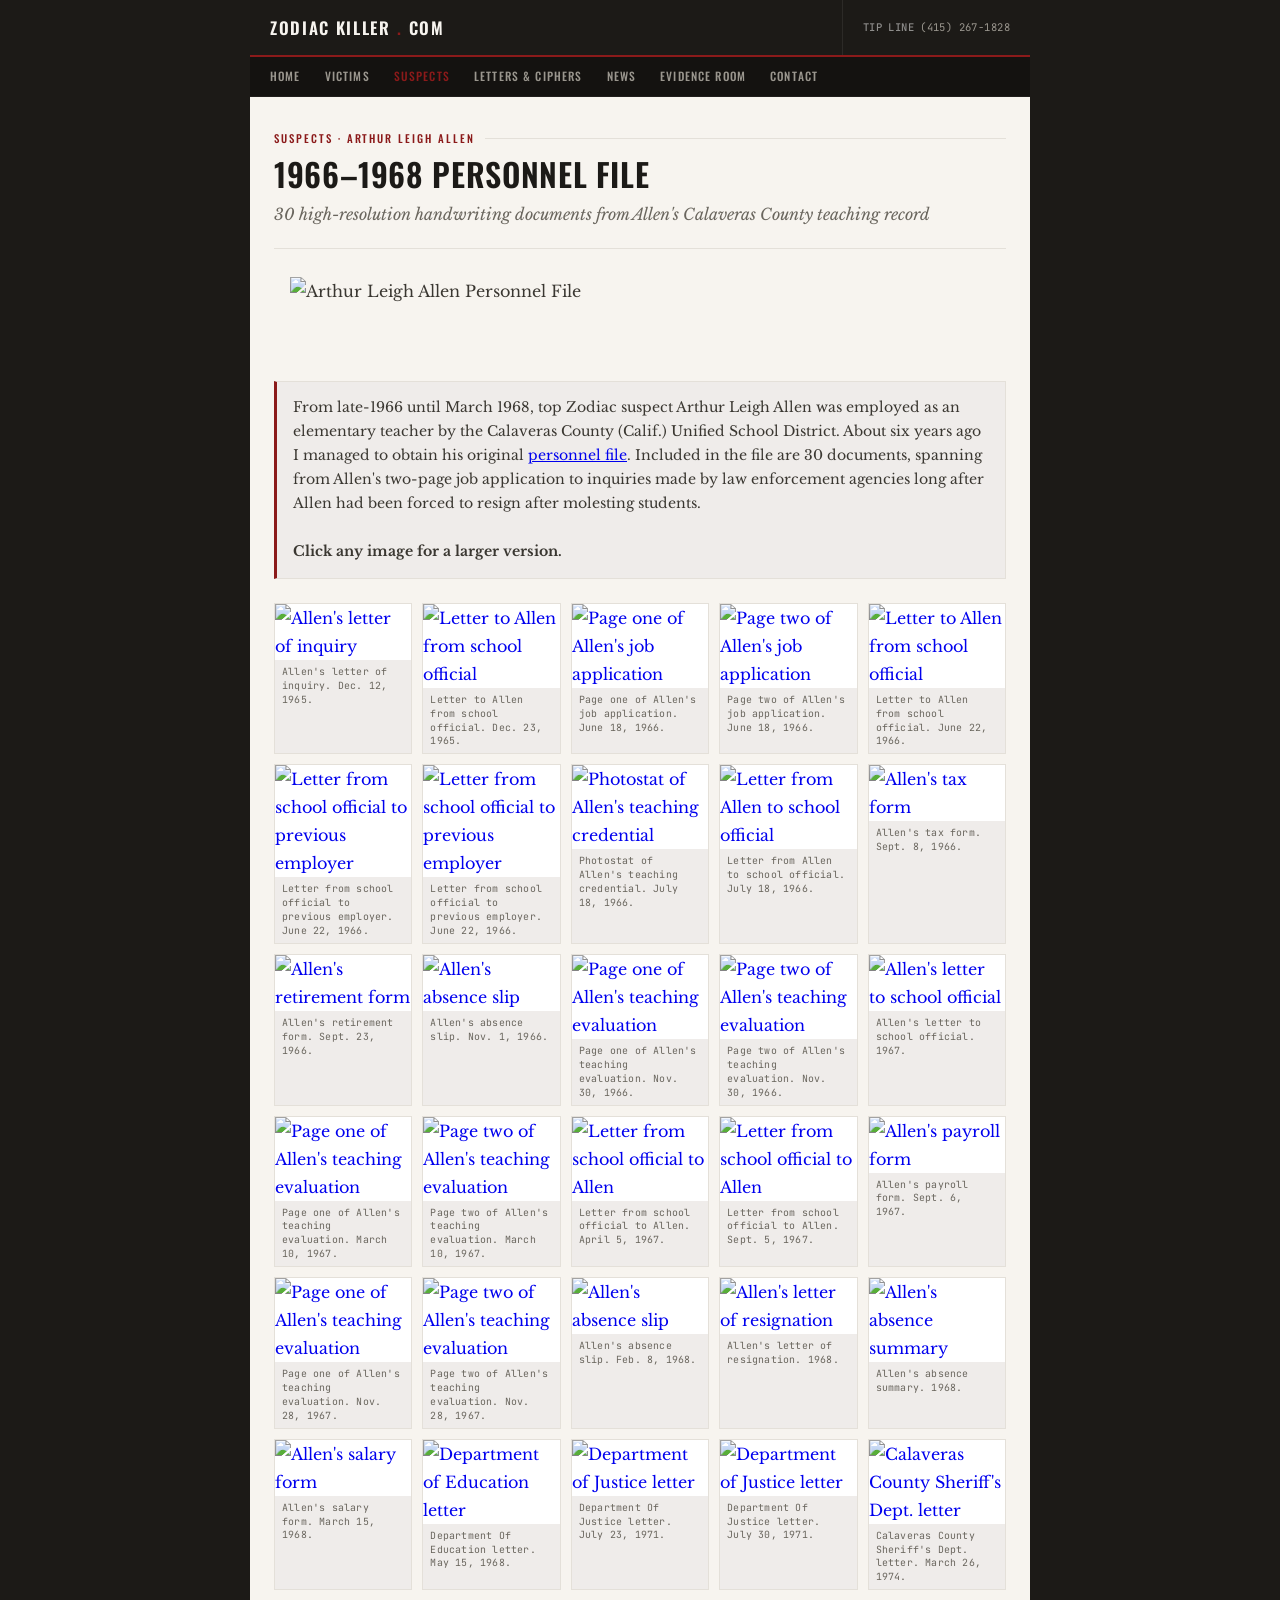
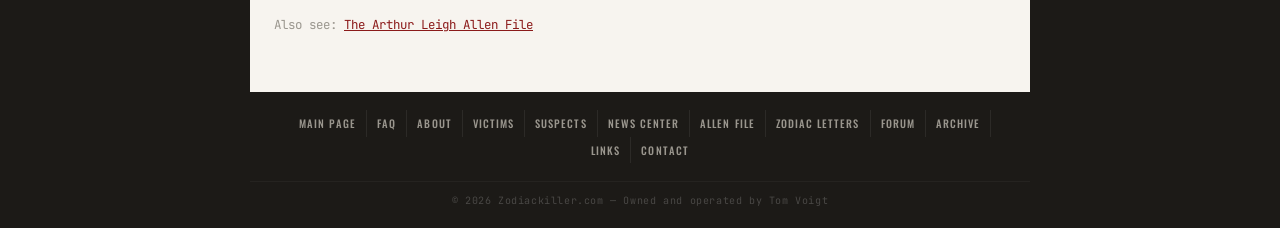
==== allen-pf.html @ cfa87250 "Add files via upload" ====
<!DOCTYPE html>
<html lang="en">
<head>
<meta charset="UTF-8">
<meta name="viewport" content="width=device-width, initial-scale=1.0">
<title>Arthur Leigh Allen's 1966–1968 Personnel File — Zodiackiller.com</title>
<link rel="stylesheet" href="zodiac.css">
</head>
<body>

<div class="site-wrapper">

  <header class="site-header">
    <div class="header-inner">
      <a href="index.html" class="site-title">Zodiac Killer<span class="dot"> .</span>com</a>
      <div class="tip-line"><strong>TIP LINE</strong> (415) 267-1828</div>
      <button class="nav-toggle" onclick="document.querySelector('.site-nav').classList.toggle('open')">☰ Menu</button>
    </div>
  </header>

  <nav class="site-nav">
    <ul>
      <li><a href="index.html">Home</a></li>
      <li><a href="victims.html">Victims</a></li>
      <li><a href="suspects.html" class="active">Suspects</a></li>
      <li><a href="letters.html">Letters &amp; Ciphers</a></li>
      <li><a href="news.html">News</a></li>
      <li><a href="evidence.html">Evidence Room</a></li>
      <li><a href="contact.html">Contact</a></li>
    </ul>
  </nav>

  <main class="page-content">

    <div class="page-header">
      <div class="page-label">Suspects · Arthur Leigh Allen</div>
      <h1 class="page-title">1966–1968 Personnel File</h1>
      <div class="page-subtitle">30 high-resolution handwriting documents from Allen's Calaveras County teaching record</div>
    </div>

    <div style="display:flex; gap:16px; align-items:center; margin-bottom:24px; flex-wrap:wrap;">
      <img src="images/aladvd.gif" alt="" style="height:80px; width:auto;">
      <img src="images/alapflogo.gif" alt="Arthur Leigh Allen Personnel File" style="height:80px; width:auto;">
      <img src="images/alamovie.gif" alt="" style="height:80px; width:auto;">
    </div>

    <div class="doc-intro">
      From late-1966 until March 1968, top Zodiac suspect Arthur Leigh Allen was employed as an elementary teacher by the Calaveras County (Calif.) Unified School District. About six years ago I managed to obtain his original <a href="images/pfilelarge.gif">personnel file</a>. Included in the file are 30 documents, spanning from Allen's two-page job application to inquiries made by law enforcement agencies long after Allen had been forced to resign after molesting students.
      <br><br>
      <strong>Click any image for a larger version.</strong>
    </div>

    <div class="doc-gallery">

      <a href="images/alapf3large.jpg" class="doc-item">
        <img src="images/alapf3small.jpg" alt="Allen's letter of inquiry">
        <div class="doc-caption">Allen's letter of inquiry. Dec. 12, 1965.</div>
      </a>

      <a href="images/alapf4large.jpg" class="doc-item">
        <img src="images/alapf4small.jpg" alt="Letter to Allen from school official">
        <div class="doc-caption">Letter to Allen from school official. Dec. 23, 1965.</div>
      </a>

      <a href="images/alapf1large.jpg" class="doc-item">
        <img src="images/alapf1small.jpg" alt="Page one of Allen's job application">
        <div class="doc-caption">Page one of Allen's job application. June 18, 1966.</div>
      </a>

      <a href="images/alapf2large.jpg" class="doc-item">
        <img src="images/alapf2small.jpg" alt="Page two of Allen's job application">
        <div class="doc-caption">Page two of Allen's job application. June 18, 1966.</div>
      </a>

      <a href="images/alapf5large.jpg" class="doc-item">
        <img src="images/alapf5small.jpg" alt="Letter to Allen from school official">
        <div class="doc-caption">Letter to Allen from school official. June 22, 1966.</div>
      </a>

      <a href="images/alapf6large.jpg" class="doc-item">
        <img src="images/alapf6small.jpg" alt="Letter from school official to previous employer">
        <div class="doc-caption">Letter from school official to previous employer. June 22, 1966.</div>
      </a>

      <a href="images/alapf7large.jpg" class="doc-item">
        <img src="images/alapf7small.jpg" alt="Letter from school official to previous employer">
        <div class="doc-caption">Letter from school official to previous employer. June 22, 1966.</div>
      </a>

      <a href="images/alapf9large.jpg" class="doc-item">
        <img src="images/alapf9small.jpg" alt="Photostat of Allen's teaching credential">
        <div class="doc-caption">Photostat of Allen's teaching credential. July 18, 1966.</div>
      </a>

      <a href="images/alapf8large.jpg" class="doc-item">
        <img src="images/alapf8small.jpg" alt="Letter from Allen to school official">
        <div class="doc-caption">Letter from Allen to school official. July 18, 1966.</div>
      </a>

      <a href="images/alapf10large.jpg" class="doc-item">
        <img src="images/alapf10small.jpg" alt="Allen's tax form">
        <div class="doc-caption">Allen's tax form. Sept. 8, 1966.</div>
      </a>

      <a href="images/alapf11large.jpg" class="doc-item">
        <img src="images/alapf11small.jpg" alt="Allen's retirement form">
        <div class="doc-caption">Allen's retirement form. Sept. 23, 1966.</div>
      </a>

      <a href="images/alapf12large.jpg" class="doc-item">
        <img src="images/alapf12small.jpg" alt="Allen's absence slip">
        <div class="doc-caption">Allen's absence slip. Nov. 1, 1966.</div>
      </a>

      <a href="images/alapf13large.jpg" class="doc-item">
        <img src="images/alapf13small.jpg" alt="Page one of Allen's teaching evaluation">
        <div class="doc-caption">Page one of Allen's teaching evaluation. Nov. 30, 1966.</div>
      </a>

      <a href="images/alapf14large.jpg" class="doc-item">
        <img src="images/alapf14small.jpg" alt="Page two of Allen's teaching evaluation">
        <div class="doc-caption">Page two of Allen's teaching evaluation. Nov. 30, 1966.</div>
      </a>

      <a href="images/alapf17large.jpg" class="doc-item">
        <img src="images/alapf17small.jpg" alt="Allen's letter to school official">
        <div class="doc-caption">Allen's letter to school official. 1967.</div>
      </a>

      <a href="images/alapf15large.jpg" class="doc-item">
        <img src="images/alapf15small.jpg" alt="Page one of Allen's teaching evaluation">
        <div class="doc-caption">Page one of Allen's teaching evaluation. March 10, 1967.</div>
      </a>

      <a href="images/alapf16large.jpg" class="doc-item">
        <img src="images/alapf16small.jpg" alt="Page two of Allen's teaching evaluation">
        <div class="doc-caption">Page two of Allen's teaching evaluation. March 10, 1967.</div>
      </a>

      <a href="images/alapf18large.jpg" class="doc-item">
        <img src="images/alapf18small.jpg" alt="Letter from school official to Allen">
        <div class="doc-caption">Letter from school official to Allen. April 5, 1967.</div>
      </a>

      <a href="images/alapf19large.jpg" class="doc-item">
        <img src="images/alapf19small.jpg" alt="Letter from school official to Allen">
        <div class="doc-caption">Letter from school official to Allen. Sept. 5, 1967.</div>
      </a>

      <a href="images/alapf20large.jpg" class="doc-item">
        <img src="images/alapf20small.jpg" alt="Allen's payroll form">
        <div class="doc-caption">Allen's payroll form. Sept. 6, 1967.</div>
      </a>

      <a href="images/alapf21large.jpg" class="doc-item">
        <img src="images/alapf21small.jpg" alt="Page one of Allen's teaching evaluation">
        <div class="doc-caption">Page one of Allen's teaching evaluation. Nov. 28, 1967.</div>
      </a>

      <a href="images/alapf22large.jpg" class="doc-item">
        <img src="images/alapf22small.jpg" alt="Page two of Allen's teaching evaluation">
        <div class="doc-caption">Page two of Allen's teaching evaluation. Nov. 28, 1967.</div>
      </a>

      <a href="images/alapf23large.jpg" class="doc-item">
        <img src="images/alapf23small.jpg" alt="Allen's absence slip">
        <div class="doc-caption">Allen's absence slip. Feb. 8, 1968.</div>
      </a>

      <a href="images/alapf24large.jpg" class="doc-item">
        <img src="images/alapf24small.jpg" alt="Allen's letter of resignation">
        <div class="doc-caption">Allen's letter of resignation. 1968.</div>
      </a>

      <a href="images/alapf25large.jpg" class="doc-item">
        <img src="images/alapf25small.jpg" alt="Allen's absence summary">
        <div class="doc-caption">Allen's absence summary. 1968.</div>
      </a>

      <a href="images/alapf26large.jpg" class="doc-item">
        <img src="images/alapf26small.jpg" alt="Allen's salary form">
        <div class="doc-caption">Allen's salary form. March 15, 1968.</div>
      </a>

      <a href="images/alapf27large.jpg" class="doc-item">
        <img src="images/alapf27small.jpg" alt="Department of Education letter">
        <div class="doc-caption">Department Of Education letter. May 15, 1968.</div>
      </a>

      <a href="images/alapf28large.jpg" class="doc-item">
        <img src="images/alapf28small.jpg" alt="Department of Justice letter">
        <div class="doc-caption">Department Of Justice letter. July 23, 1971.</div>
      </a>

      <a href="images/alapf29large.jpg" class="doc-item">
        <img src="images/alapf29small.jpg" alt="Department of Justice letter">
        <div class="doc-caption">Department Of Justice letter. July 30, 1971.</div>
      </a>

      <a href="images/alapf30large.jpg" class="doc-item">
        <img src="images/alapf30small.jpg" alt="Calaveras County Sheriff's Dept. letter">
        <div class="doc-caption">Calaveras County Sheriff's Dept. letter. March 26, 1974.</div>
      </a>

    </div>

    <p style="margin-top:24px; font-family:var(--mono); font-size:0.78rem; color:var(--ink-4);">
      Also see: <a href="allen.html" style="color:var(--red);">The Arthur Leigh Allen File</a>
    </p>

  </main>

  <footer class="site-footer">
    <nav class="footer-nav">
      <a href="index.html">Main Page</a>
      <a href="faq.html">FAQ</a>
      <a href="about.html">About</a>
      <a href="victims.html">Victims</a>
      <a href="suspects.html">Suspects</a>
      <a href="news.html">News Center</a>
      <a href="allen.html">Allen File</a>
      <a href="letters.html">Zodiac Letters</a>
      <a href="forum.html">Forum</a>
      <a href="archive.html">Archive</a>
      <a href="links.html">Links</a>
      <a href="contact.html">Contact</a>
    </nav>
    <div class="footer-bottom">© 2026 Zodiackiller.com — Owned and operated by Tom Voigt</div>
  </footer>

</div>
</body>
</html>
---- zodiac.css ----
/*
 * ZODIACKILLER.COM — SHARED STYLESHEET v1.0
 * Forensic archive aesthetic: high legibility, restrained authority.
 * Content first. One accent color. No decoration that doesn't earn its place.
 *
 * Fonts: Libre Baskerville (body), Oswald (nav/labels), JetBrains Mono (dates/codes)
 */

@import url('https://fonts.googleapis.com/css2?family=Libre+Baskerville:ital,wght@0,400;0,700;1,400&family=Oswald:wght@400;500;600&family=JetBrains+Mono:wght@400;500&display=swap');

/* ── Reset ── */
*, *::before, *::after { box-sizing: border-box; margin: 0; padding: 0; }
img { max-width: 100%; height: auto; display: block; }

/* ── Variables ── */
:root {
  --red:       #8b1a1a;
  --red-hover: #a52020;
  --red-pale:  #f5eded;

  --ink:       #1c1a17;
  --ink-2:     #3a3731;
  --ink-3:     #6a665e;
  --ink-4:     #9a968e;
  --ink-5:     #c8c4bc;

  --paper:     #f7f4ef;
  --paper-2:   #efecea;
  --paper-3:   #e4e0d9;

  --serif:     'Libre Baskerville', Georgia, 'Times New Roman', serif;
  --display:   'Oswald', 'Arial Narrow', sans-serif;
  --mono:      'JetBrains Mono', 'Courier New', monospace;

  --max-w:     780px;
}

/* ── Base ── */
html { font-size: 16px; scroll-behavior: smooth; }

body {
  background: var(--ink);
  color: var(--ink-2);
  font-family: var(--serif);
  line-height: 1.75;
  -webkit-font-smoothing: antialiased;
}

.site-wrapper {
  background: var(--paper);
  max-width: var(--max-w);
  margin: 0 auto;
  min-height: 100vh;
}

/* ════════════════════════════════════════
   HEADER
════════════════════════════════════════ */
.site-header {
  background: var(--ink);
  border-bottom: 2px solid var(--red);
  position: sticky;
  top: 0;
  z-index: 100;
}

.header-inner {
  display: flex;
  align-items: stretch;
  justify-content: space-between;
}

.site-title {
  font-family: var(--display);
  font-size: 1.05rem;
  font-weight: 600;
  letter-spacing: 0.1em;
  text-transform: uppercase;
  color: var(--paper);
  text-decoration: none;
  padding: 13px 20px;
  display: flex;
  align-items: center;
  gap: 6px;
  flex-shrink: 0;
}

.site-title .dot { color: var(--red); }

.tip-line {
  font-family: var(--mono);
  font-size: 0.66rem;
  color: var(--ink-4);
  padding: 13px 20px;
  display: flex;
  align-items: center;
  letter-spacing: 0.04em;
  border-left: 1px solid rgba(255,255,255,0.07);
}

.tip-line strong {
  color: rgba(255,255,255,0.5);
  margin-right: 6px;
  font-weight: 500;
}

.nav-toggle {
  display: none;
  background: none;
  border: none;
  cursor: pointer;
  padding: 13px 20px;
  color: var(--ink-4);
  font-family: var(--display);
  font-size: 0.72rem;
  letter-spacing: 0.1em;
  text-transform: uppercase;
  align-items: center;
  gap: 6px;
}

/* ════════════════════════════════════════
   NAVIGATION
════════════════════════════════════════ */
.site-nav {
  background: #141210;
  border-bottom: 1px solid rgba(255,255,255,0.05);
}

.site-nav ul {
  list-style: none;
  display: flex;
  flex-wrap: wrap;
  padding: 0 8px;
}

.site-nav ul li a {
  display: block;
  font-family: var(--display);
  font-size: 0.72rem;
  font-weight: 500;
  letter-spacing: 0.1em;
  text-transform: uppercase;
  color: var(--ink-4);
  text-decoration: none;
  padding: 9px 12px;
  transition: color 0.15s;
  white-space: nowrap;
}

.site-nav ul li a:hover { color: var(--paper); }
.site-nav ul li a.active { color: var(--red); }

/* ════════════════════════════════════════
   PAGE CONTENT
════════════════════════════════════════ */
.page-content {
  padding: 32px 24px 56px;
}

.page-header {
  border-bottom: 1px solid var(--paper-3);
  padding-bottom: 20px;
  margin-bottom: 28px;
}

.page-label {
  font-family: var(--display);
  font-size: 0.68rem;
  font-weight: 500;
  letter-spacing: 0.18em;
  text-transform: uppercase;
  color: var(--red);
  margin-bottom: 8px;
  display: flex;
  align-items: center;
  gap: 10px;
}

.page-label::after {
  content: '';
  flex: 1;
  height: 1px;
  background: var(--paper-3);
}

.page-title {
  font-family: var(--display);
  font-size: clamp(1.4rem, 4vw, 2rem);
  font-weight: 600;
  letter-spacing: 0.02em;
  text-transform: uppercase;
  color: var(--ink);
  line-height: 1.15;
  margin-bottom: 8px;
}

.page-subtitle {
  font-family: var(--serif);
  font-size: 1rem;
  font-style: italic;
  color: var(--ink-3);
}

.page-byline {
  font-family: var(--mono);
  font-size: 0.7rem;
  color: var(--ink-4);
  margin-top: 10px;
  display: flex;
  flex-wrap: wrap;
  gap: 3px 14px;
  letter-spacing: 0.03em;
}

.page-byline a { color: var(--red); text-decoration: none; }
.page-byline a:hover { text-decoration: underline; }

/* ════════════════════════════════════════
   ARTICLE LAYOUT
════════════════════════════════════════ */
.article-layout {
  display: grid;
  grid-template-columns: 1fr 152px;
  gap: 28px;
  align-items: start;
}

.article-body p {
  font-size: 0.96rem;
  line-height: 1.82;
  color: var(--ink-2);
  margin-bottom: 1.15em;
}

.article-body p:first-of-type::first-letter {
  font-family: var(--display);
  font-size: 3em;
  font-weight: 600;
  float: left;
  line-height: 0.78;
  margin: 5px 8px 0 0;
  color: var(--red);
}

.article-body b,
.article-body strong { color: var(--ink); font-weight: 700; }

.article-body a {
  color: var(--red);
  text-decoration: none;
  border-bottom: 1px solid rgba(139,26,26,0.28);
  transition: border-color 0.15s;
}
.article-body a:hover { border-bottom-color: var(--red); }

.article-body .update-notice {
  font-family: var(--mono);
  font-size: 0.76rem;
  color: var(--red);
  background: var(--red-pale);
  border-left: 3px solid var(--red);
  padding: 8px 12px;
  margin-bottom: 1.15em;
  line-height: 1.55;
}

/* Witness statements / quotes */
.article-body .witness {
  border-left: 2px solid var(--ink-5);
  padding: 0 0 0 16px;
  margin-bottom: 1.15em;
  color: var(--ink-3);
  font-style: italic;
}

/* ── Sidebar images ── */
.article-sidebar {
  display: flex;
  flex-direction: column;
  gap: 14px;
}

.sidebar-figure {
  border: 1px solid var(--paper-3);
  background: white;
}

.sidebar-figure img { width: 100%; }

.sidebar-figure figcaption {
  font-family: var(--mono);
  font-size: 0.64rem;
  color: var(--ink-3);
  padding: 5px 7px;
  line-height: 1.4;
  background: var(--paper-2);
  letter-spacing: 0.02em;
}

/* ════════════════════════════════════════
   PROFILE HEADER (suspect/victim)
════════════════════════════════════════ */
.profile-header {
  display: grid;
  grid-template-columns: 110px 1fr;
  gap: 18px;
  align-items: start;
  background: var(--paper-2);
  border: 1px solid var(--paper-3);
  border-left: 3px solid var(--red);
  padding: 16px;
  margin-bottom: 24px;
}

.profile-photo { border: 1px solid var(--paper-3); background: white; }
.profile-photo img { width: 100%; }

.profile-name {
  font-family: var(--display);
  font-size: 1.25rem;
  font-weight: 600;
  letter-spacing: 0.04em;
  text-transform: uppercase;
  color: var(--ink);
  line-height: 1.2;
  margin-bottom: 4px;
}

.profile-aka {
  font-family: var(--mono);
  font-size: 0.67rem;
  color: var(--ink-4);
  letter-spacing: 0.04em;
  margin-bottom: 8px;
}

.profile-status {
  display: inline-block;
  font-family: var(--display);
  font-size: 0.62rem;
  font-weight: 600;
  letter-spacing: 0.14em;
  text-transform: uppercase;
  padding: 3px 8px;
  margin-bottom: 10px;
}

.profile-status.suspect { background: var(--ink); color: var(--paper); }
.profile-status.victim  { background: var(--red); color: var(--paper); }

.profile-contact {
  font-family: var(--mono);
  font-size: 0.7rem;
  color: var(--ink-4);
}

.profile-contact a { color: var(--red); text-decoration: none; }

/* ════════════════════════════════════════
   VICTIMS INDEX
════════════════════════════════════════ */
.victims-intro {
  font-size: 0.93rem;
  color: var(--ink-2);
  line-height: 1.72;
  margin-bottom: 28px;
  padding-bottom: 20px;
  border-bottom: 1px solid var(--paper-3);
}

.victims-intro em {
  display: block;
  margin-top: 8px;
  font-style: italic;
  color: var(--ink-3);
  font-size: 0.86rem;
}

.section-divider {
  font-family: var(--display);
  font-size: 0.66rem;
  font-weight: 600;
  letter-spacing: 0.18em;
  text-transform: uppercase;
  color: var(--ink-4);
  margin: 24px 0 12px;
  display: flex;
  align-items: center;
  gap: 10px;
}

.section-divider.definite { color: var(--red); }

.section-divider::after {
  content: '';
  flex: 1;
  height: 1px;
  background: var(--paper-3);
}

.victims-grid {
  display: grid;
  grid-template-columns: repeat(auto-fill, minmax(148px, 1fr));
  gap: 10px;
  margin-bottom: 4px;
}

.victim-card {
  border: 1px solid var(--paper-3);
  background: var(--paper-2);
  text-decoration: none;
  display: block;
  transition: border-color 0.15s, box-shadow 0.15s;
}

.victim-card:hover {
  border-color: var(--red);
  box-shadow: 0 2px 8px rgba(0,0,0,0.08);
}

.victim-card img { width: 100%; display: block; background: white; }

.victim-card-label {
  font-family: var(--display);
  font-size: 0.68rem;
  font-weight: 500;
  letter-spacing: 0.06em;
  text-transform: uppercase;
  color: var(--ink-2);
  padding: 7px 9px;
  line-height: 1.35;
}

/* ════════════════════════════════════════
   DOCUMENT GALLERY (ALAPF)
════════════════════════════════════════ */
.doc-intro {
  font-size: 0.88rem;
  color: var(--ink-2);
  line-height: 1.7;
  margin-bottom: 24px;
  padding: 14px 16px;
  background: var(--paper-2);
  border: 1px solid var(--paper-3);
  border-left: 3px solid var(--red);
}

.doc-gallery {
  display: grid;
  grid-template-columns: repeat(auto-fill, minmax(120px, 1fr));
  gap: 10px;
}

.doc-item {
  border: 1px solid var(--paper-3);
  background: var(--paper-2);
  text-decoration: none;
  display: block;
  transition: border-color 0.15s;
}

.doc-item:hover { border-color: var(--red); }
.doc-item img { width: 100%; background: white; }

.doc-caption {
  font-family: var(--mono);
  font-size: 0.62rem;
  color: var(--ink-3);
  padding: 5px 7px;
  line-height: 1.4;
  letter-spacing: 0.02em;
}

/* ════════════════════════════════════════
   HOMEPAGE
════════════════════════════════════════ */
.home-lead-image {
  width: 100%;
  border-bottom: 1px solid var(--paper-3);
  margin-bottom: 20px;
}

.home-tagline {
  font-family: var(--display);
  font-size: clamp(1rem, 3vw, 1.35rem);
  font-weight: 600;
  letter-spacing: 0.04em;
  text-transform: uppercase;
  color: var(--ink);
  line-height: 1.25;
  margin-bottom: 6px;
}

.home-tagline em { color: var(--red); font-style: normal; }

.home-since {
  font-family: var(--mono);
  font-size: 0.68rem;
  color: var(--ink-4);
  letter-spacing: 0.06em;
  margin-bottom: 20px;
}

.home-updates {
  display: flex;
  flex-direction: column;
  gap: 6px;
  margin-bottom: 24px;
  padding-bottom: 24px;
  border-bottom: 1px solid var(--paper-3);
}

.update-row {
  font-family: var(--mono);
  font-size: 0.75rem;
  display: flex;
  align-items: baseline;
  gap: 10px;
}

.update-row .label {
  color: var(--ink-5);
  font-size: 0.62rem;
  letter-spacing: 0.1em;
  text-transform: uppercase;
  flex-shrink: 0;
  width: 80px;
}

.update-row a {
  color: var(--ink-3);
  text-decoration: none;
  transition: color 0.15s;
}

.update-row a:hover { color: var(--red); }

.home-images {
  display: grid;
  grid-template-columns: 1fr 1fr;
  gap: 8px;
  margin-bottom: 24px;
}

.home-images img {
  width: 100%;
  border: 1px solid var(--paper-3);
}

.home-statement {
  font-family: var(--display);
  font-size: 0.82rem;
  font-weight: 600;
  letter-spacing: 0.08em;
  text-transform: uppercase;
  color: var(--ink);
  text-align: center;
  padding: 16px 24px;
  border-top: 1px solid var(--paper-3);
  border-bottom: 1px solid var(--paper-3);
  margin-bottom: 24px;
  line-height: 1.5;
}

.home-classified-email {
  background: var(--paper-2);
  border: 1px solid var(--paper-3);
  border-left: 3px solid var(--ink-5);
  padding: 14px 16px;
  margin-bottom: 24px;
}

.home-classified-email .label {
  font-family: var(--mono);
  font-size: 0.62rem;
  letter-spacing: 0.14em;
  text-transform: uppercase;
  color: var(--ink-4);
  margin-bottom: 8px;
}

.home-classified-email blockquote {
  font-size: 0.88rem;
  font-style: italic;
  color: var(--ink-3);
  line-height: 1.72;
}

.home-thanks {
  font-family: var(--mono);
  font-size: 0.7rem;
  color: var(--ink-4);
  text-align: center;
  line-height: 1.7;
  margin-bottom: 20px;
  letter-spacing: 0.03em;
}

.home-donate {
  text-align: center;
  margin-bottom: 8px;
}

.donate-btn {
  display: inline-block;
  font-family: var(--display);
  font-size: 0.76rem;
  font-weight: 600;
  letter-spacing: 0.14em;
  text-transform: uppercase;
  color: var(--paper);
  background: var(--red);
  text-decoration: none;
  padding: 10px 28px;
  transition: background 0.15s;
}

.donate-btn:hover { background: var(--red-hover); }

/* ════════════════════════════════════════
   FOOTER
════════════════════════════════════════ */
.site-footer {
  background: var(--ink);
}

.footer-nav {
  padding: 18px 24px;
  display: flex;
  flex-wrap: wrap;
  justify-content: center;
  gap: 0;
}

.footer-nav a {
  font-family: var(--display);
  font-size: 0.66rem;
  font-weight: 500;
  letter-spacing: 0.1em;
  text-transform: uppercase;
  color: var(--ink-4);
  text-decoration: none;
  padding: 4px 10px;
  border-right: 1px solid rgba(255,255,255,0.07);
  transition: color 0.15s;
  white-space: nowrap;
}

.footer-nav a:last-child { border-right: none; }
.footer-nav a:hover { color: var(--paper); }

.footer-bottom {
  text-align: center;
  padding: 10px 24px 18px;
  font-family: var(--mono);
  font-size: 0.63rem;
  color: rgba(255,255,255,0.2);
  letter-spacing: 0.06em;
  border-top: 1px solid rgba(255,255,255,0.04);
}

/* ════════════════════════════════════════
   RESPONSIVE — MOBILE
════════════════════════════════════════ */
@media (max-width: 600px) {
  .tip-line { display: none; }
  .nav-toggle { display: flex; }

  .site-nav {
    display: none;
    position: absolute;
    top: 100%;
    left: 0;
    right: 0;
    z-index: 99;
    border-bottom: 2px solid var(--red);
  }
  .site-nav.open { display: block; }

  .site-nav ul {
    flex-direction: column;
    padding: 6px 0;
  }

  .site-nav ul li a {
    padding: 11px 20px;
    font-size: 0.82rem;
    border-bottom: 1px solid rgba(255,255,255,0.04);
  }

  .article-layout {
    grid-template-columns: 1fr;
  }

  .article-sidebar {
    display: grid;
    grid-template-columns: 1fr 1fr;
    gap: 10px;
  }

  .profile-header {
    grid-template-columns: 80px 1fr;
    gap: 14px;
  }

  .victims-grid {
    grid-template-columns: 1fr 1fr;
  }

  .home-images {
    grid-template-columns: 1fr;
  }

  .page-content { padding: 20px 16px 40px; }
}

@media (max-width: 380px) {
  .article-sidebar { grid-template-columns: 1fr; }
  .doc-gallery { grid-template-columns: repeat(2, 1fr); }
}
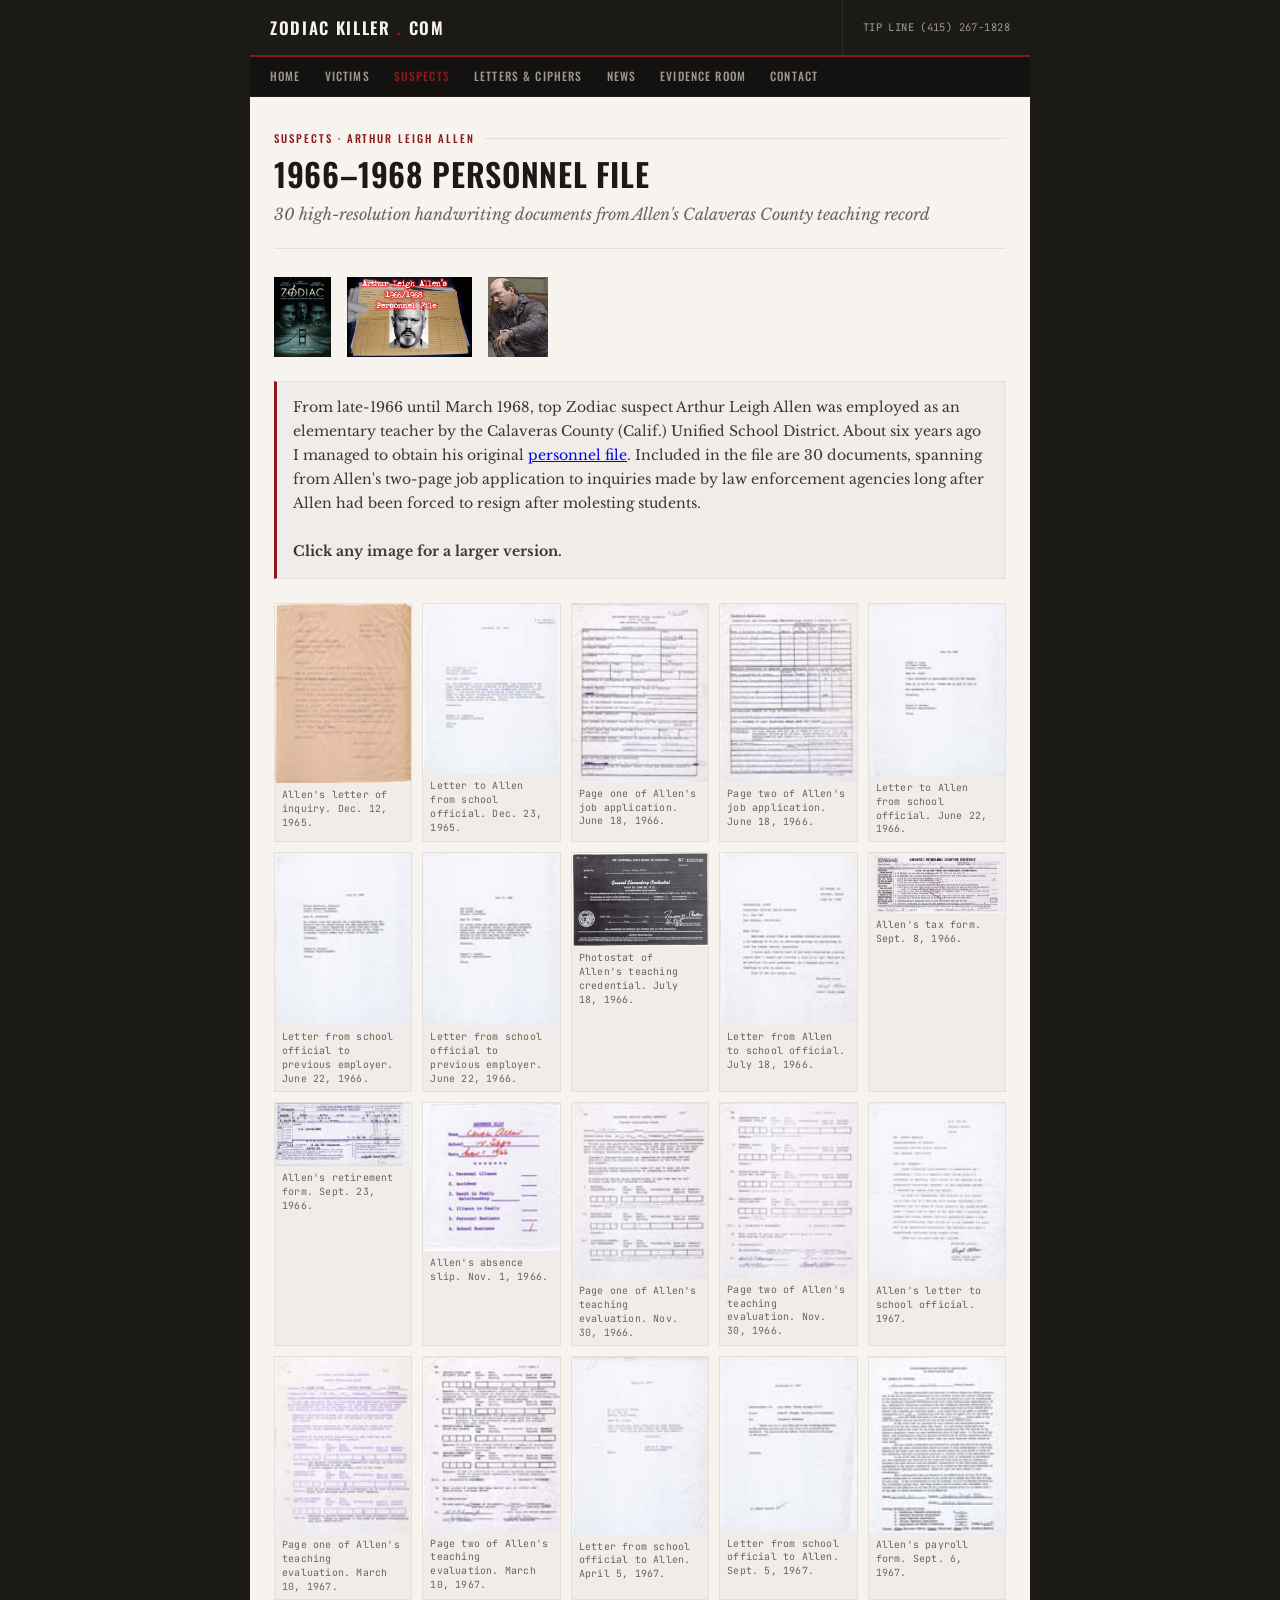
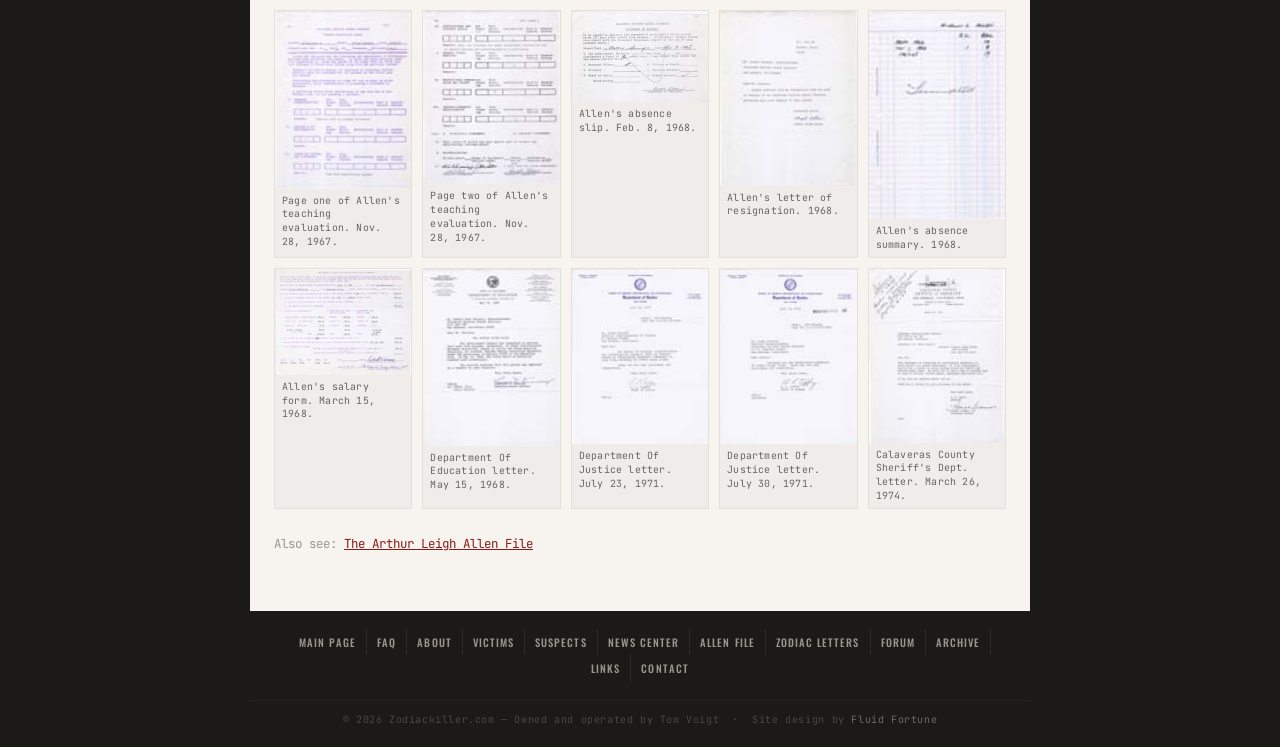
==== commit a2a4a7f3: "Updated footer" ====
--- a/allen-pf.html
+++ b/allen-pf.html
@@ -218,14 +218,14 @@
       <a href="victims.html">Victims</a>
       <a href="suspects.html">Suspects</a>
       <a href="news.html">News Center</a>
-      <a href="allen.html">Allen File</a>
+      <a href="allen-pf.html">Allen File</a>
       <a href="letters.html">Zodiac Letters</a>
       <a href="forum.html">Forum</a>
       <a href="archive.html">Archive</a>
       <a href="links.html">Links</a>
       <a href="contact.html">Contact</a>
     </nav>
-    <div class="footer-bottom">© 2026 Zodiackiller.com — Owned and operated by Tom Voigt</div>
+    <div class="footer-bottom">© 2026 Zodiackiller.com — Owned and operated by Tom Voigt &nbsp;·&nbsp; Site design by <a href="https://fluidfortune.com" target="_blank" rel="noopener" style="color:rgba(255,255,255,0.35); text-decoration:none;">Fluid Fortune</a></div>
   </footer>
 
 </div>
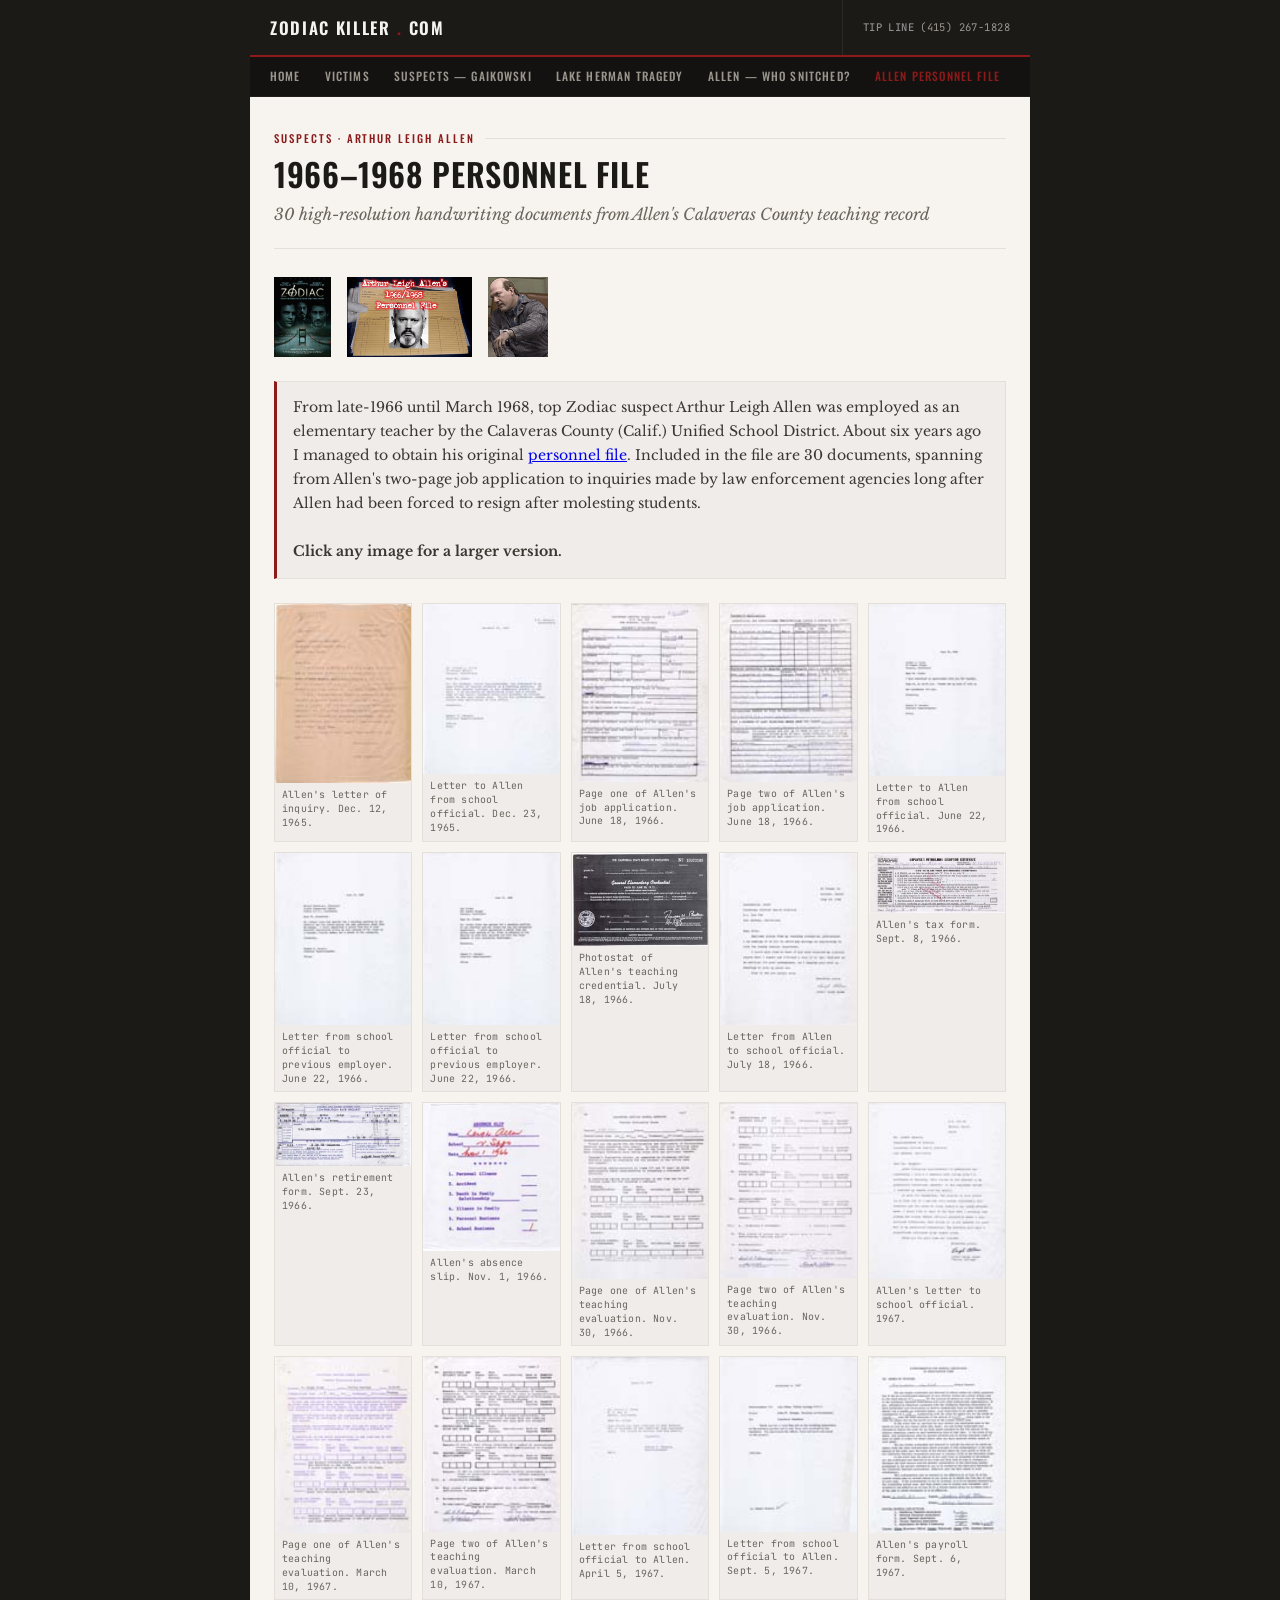
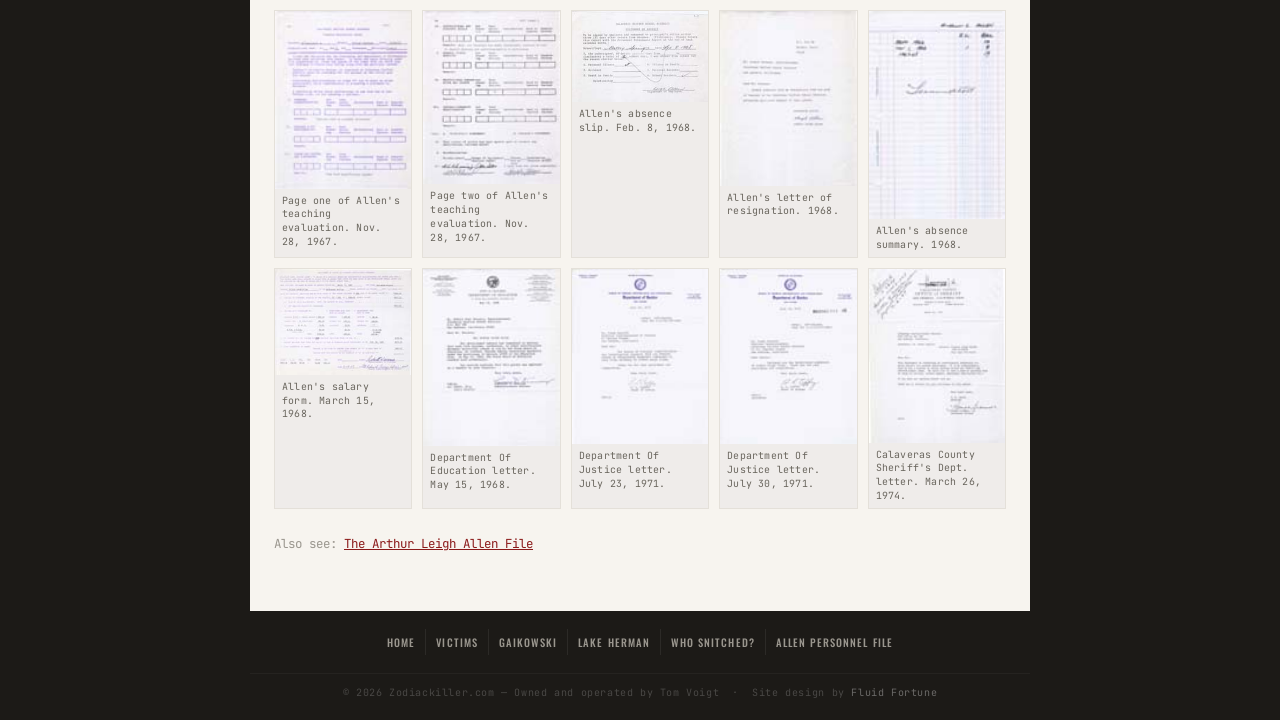
==== commit 0ebb0192: "Updated sample template" ====
--- a/allen-pf.html
+++ b/allen-pf.html
@@ -22,11 +22,10 @@
     <ul>
       <li><a href="index.html">Home</a></li>
       <li><a href="victims.html">Victims</a></li>
-      <li><a href="suspects.html" class="active">Suspects</a></li>
-      <li><a href="letters.html">Letters &amp; Ciphers</a></li>
-      <li><a href="news.html">News</a></li>
-      <li><a href="evidence.html">Evidence Room</a></li>
-      <li><a href="contact.html">Contact</a></li>
+      <li><a href="gaikowski.html">Suspects — Gaikowski</a></li>
+      <li><a href="lhr.html">Lake Herman Tragedy</a></li>
+      <li><a href="allen.html">Allen — Who Snitched?</a></li>
+      <li><a href="allen-pf.html" class="active">Allen Personnel File</a></li>
     </ul>
   </nav>
 
@@ -212,18 +211,12 @@
 
   <footer class="site-footer">
     <nav class="footer-nav">
-      <a href="index.html">Main Page</a>
-      <a href="faq.html">FAQ</a>
-      <a href="about.html">About</a>
+      <a href="index.html">Home</a>
       <a href="victims.html">Victims</a>
-      <a href="suspects.html">Suspects</a>
-      <a href="news.html">News Center</a>
-      <a href="allen-pf.html">Allen File</a>
-      <a href="letters.html">Zodiac Letters</a>
-      <a href="forum.html">Forum</a>
-      <a href="archive.html">Archive</a>
-      <a href="links.html">Links</a>
-      <a href="contact.html">Contact</a>
+      <a href="gaikowski.html">Gaikowski</a>
+      <a href="lhr.html">Lake Herman</a>
+      <a href="allen.html">Who Snitched?</a>
+      <a href="allen-pf.html">Allen Personnel File</a>
     </nav>
     <div class="footer-bottom">© 2026 Zodiackiller.com — Owned and operated by Tom Voigt &nbsp;·&nbsp; Site design by <a href="https://fluidfortune.com" target="_blank" rel="noopener" style="color:rgba(255,255,255,0.35); text-decoration:none;">Fluid Fortune</a></div>
   </footer>
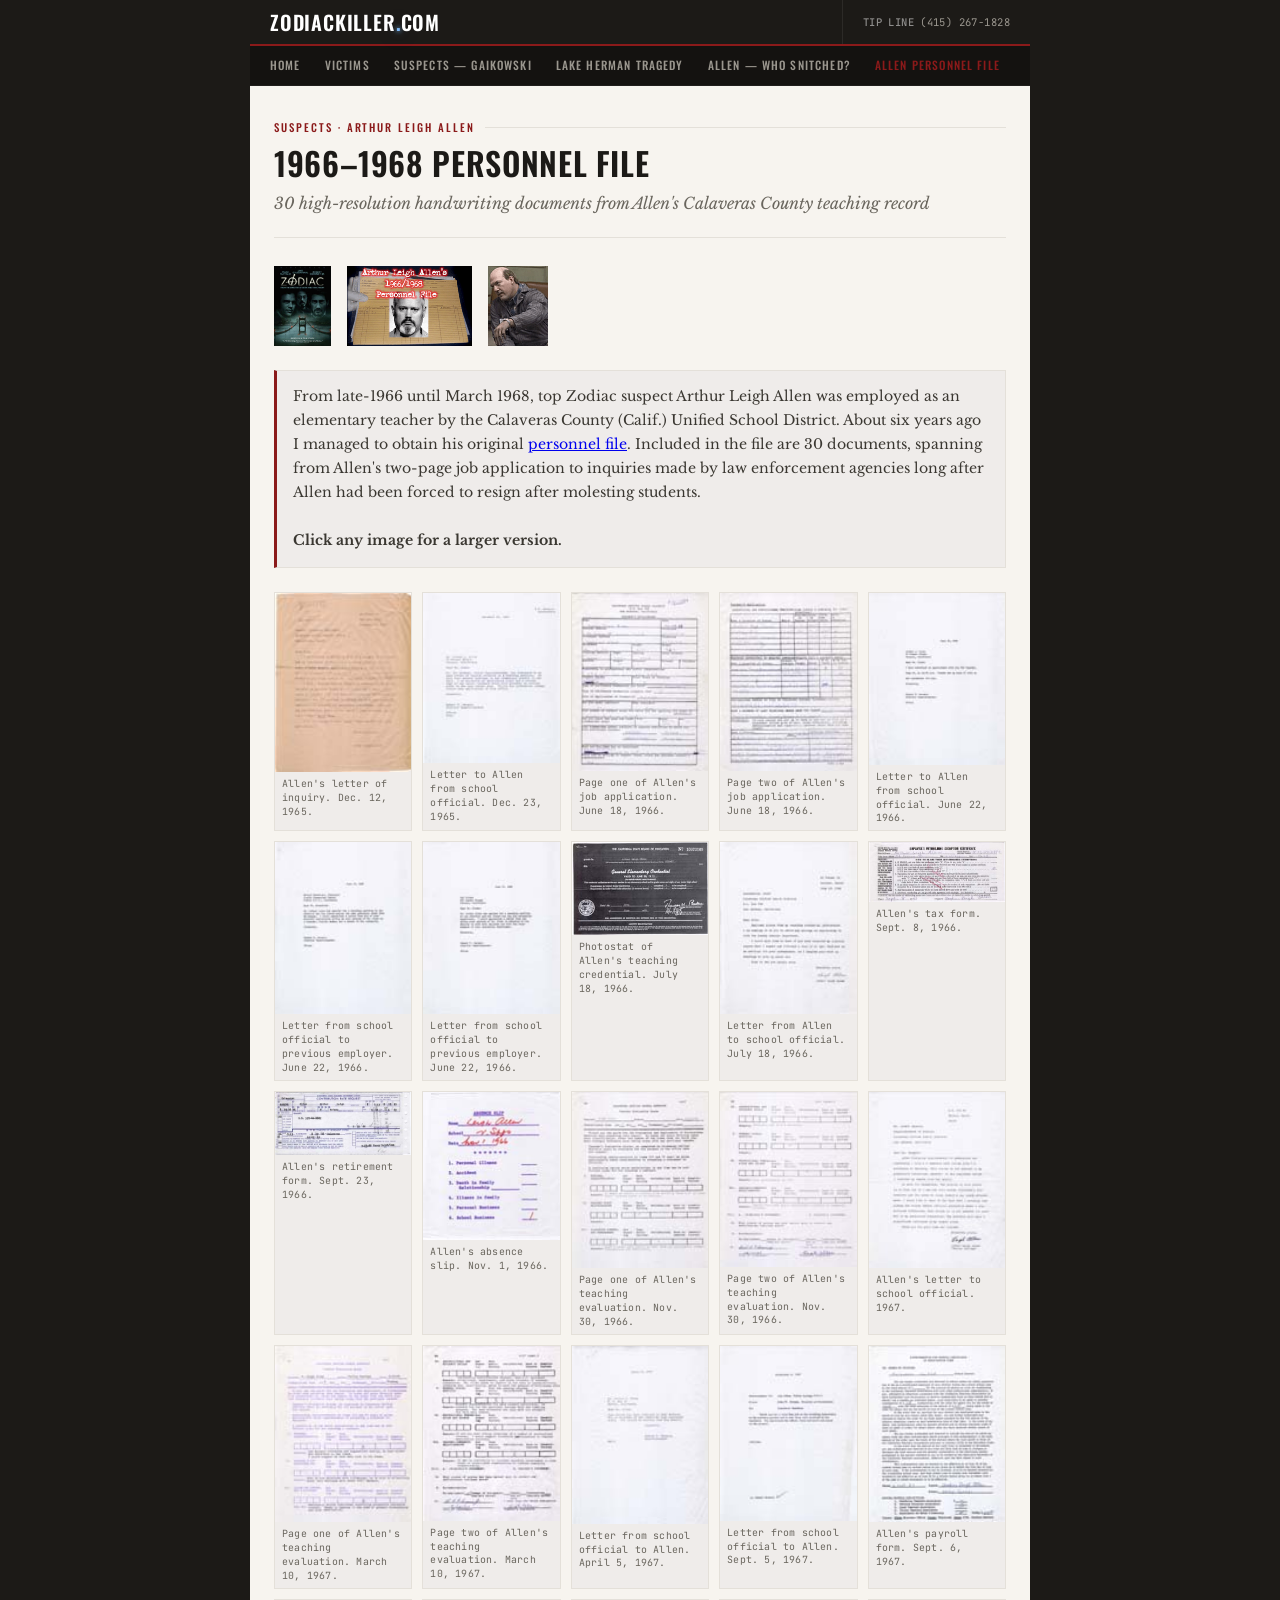
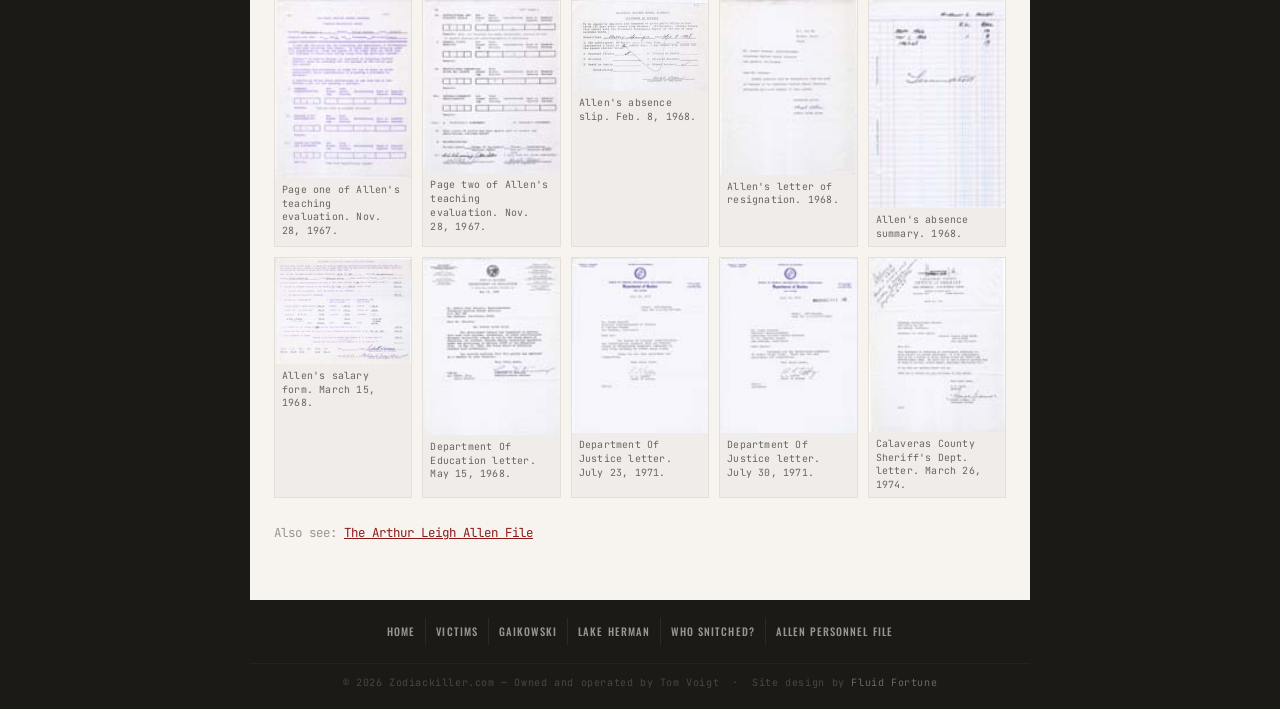
==== commit ea16fa1c: "Add files via upload" ====
--- a/allen-pf.html
+++ b/allen-pf.html
@@ -12,7 +12,7 @@
 
   <header class="site-header">
     <div class="header-inner">
-      <a href="index.html" class="site-title">Zodiac Killer<span class="dot"> .</span>com</a>
+      <a href="index.html" class="site-title">ZODIACKILLER<span class="dot">.</span>COM</a>
       <div class="tip-line"><strong>TIP LINE</strong> (415) 267-1828</div>
       <button class="nav-toggle" onclick="document.querySelector('.site-nav').classList.toggle('open')">☰ Menu</button>
     </div>
--- a/zodiac.css
+++ b/zodiac.css
@@ -72,20 +72,53 @@
 
 .site-title {
   font-family: var(--display);
-  font-size: 1.05rem;
-  font-weight: 600;
-  letter-spacing: 0.1em;
-  text-transform: uppercase;
-  color: var(--paper);
+  font-size: 1.25rem;
+  font-weight: 600;
+  letter-spacing: 0.04em;
+  text-transform: uppercase;
+  color: #ffffff;
   text-decoration: none;
-  padding: 13px 20px;
+  padding: 12px 20px;
   display: flex;
   align-items: center;
-  gap: 6px;
+  gap: 0;
   flex-shrink: 0;
-}
-
-.site-title .dot { color: var(--red); }
+  line-height: 1;
+}
+
+/* No spaces — ZODIACKILLER.COM as one tight stamp */
+.site-title .wordmark {
+  display: inline;
+  letter-spacing: 0.02em;
+}
+
+.site-title .dot {
+  color: #7eb8f7;
+  letter-spacing: 0;
+  text-shadow:
+    0 0 4px  rgba(140, 200, 255, 0.95),
+    0 0 10px rgba(100, 170, 255, 0.75),
+    0 0 22px rgba(80,  150, 255, 0.55),
+    0 0 42px rgba(60,  120, 255, 0.30);
+  animation: dot-pulse 3.5s ease-in-out infinite;
+}
+
+@keyframes dot-pulse {
+  0%, 100% {
+    text-shadow:
+      0 0 4px  rgba(140, 200, 255, 0.95),
+      0 0 10px rgba(100, 170, 255, 0.75),
+      0 0 22px rgba(80,  150, 255, 0.55),
+      0 0 42px rgba(60,  120, 255, 0.30);
+  }
+  50% {
+    text-shadow:
+      0 0 6px  rgba(160, 220, 255, 1.00),
+      0 0 16px rgba(120, 190, 255, 0.85),
+      0 0 32px rgba(90,  160, 255, 0.65),
+      0 0 58px rgba(70,  130, 255, 0.38);
+  }
+}
 
 .tip-line {
   font-family: var(--mono);
@@ -545,6 +578,9 @@
 
 .home-images img {
   width: 100%;
+  height: 200px;
+  object-fit: cover;
+  object-position: center;
   border: 1px solid var(--paper-3);
 }
 
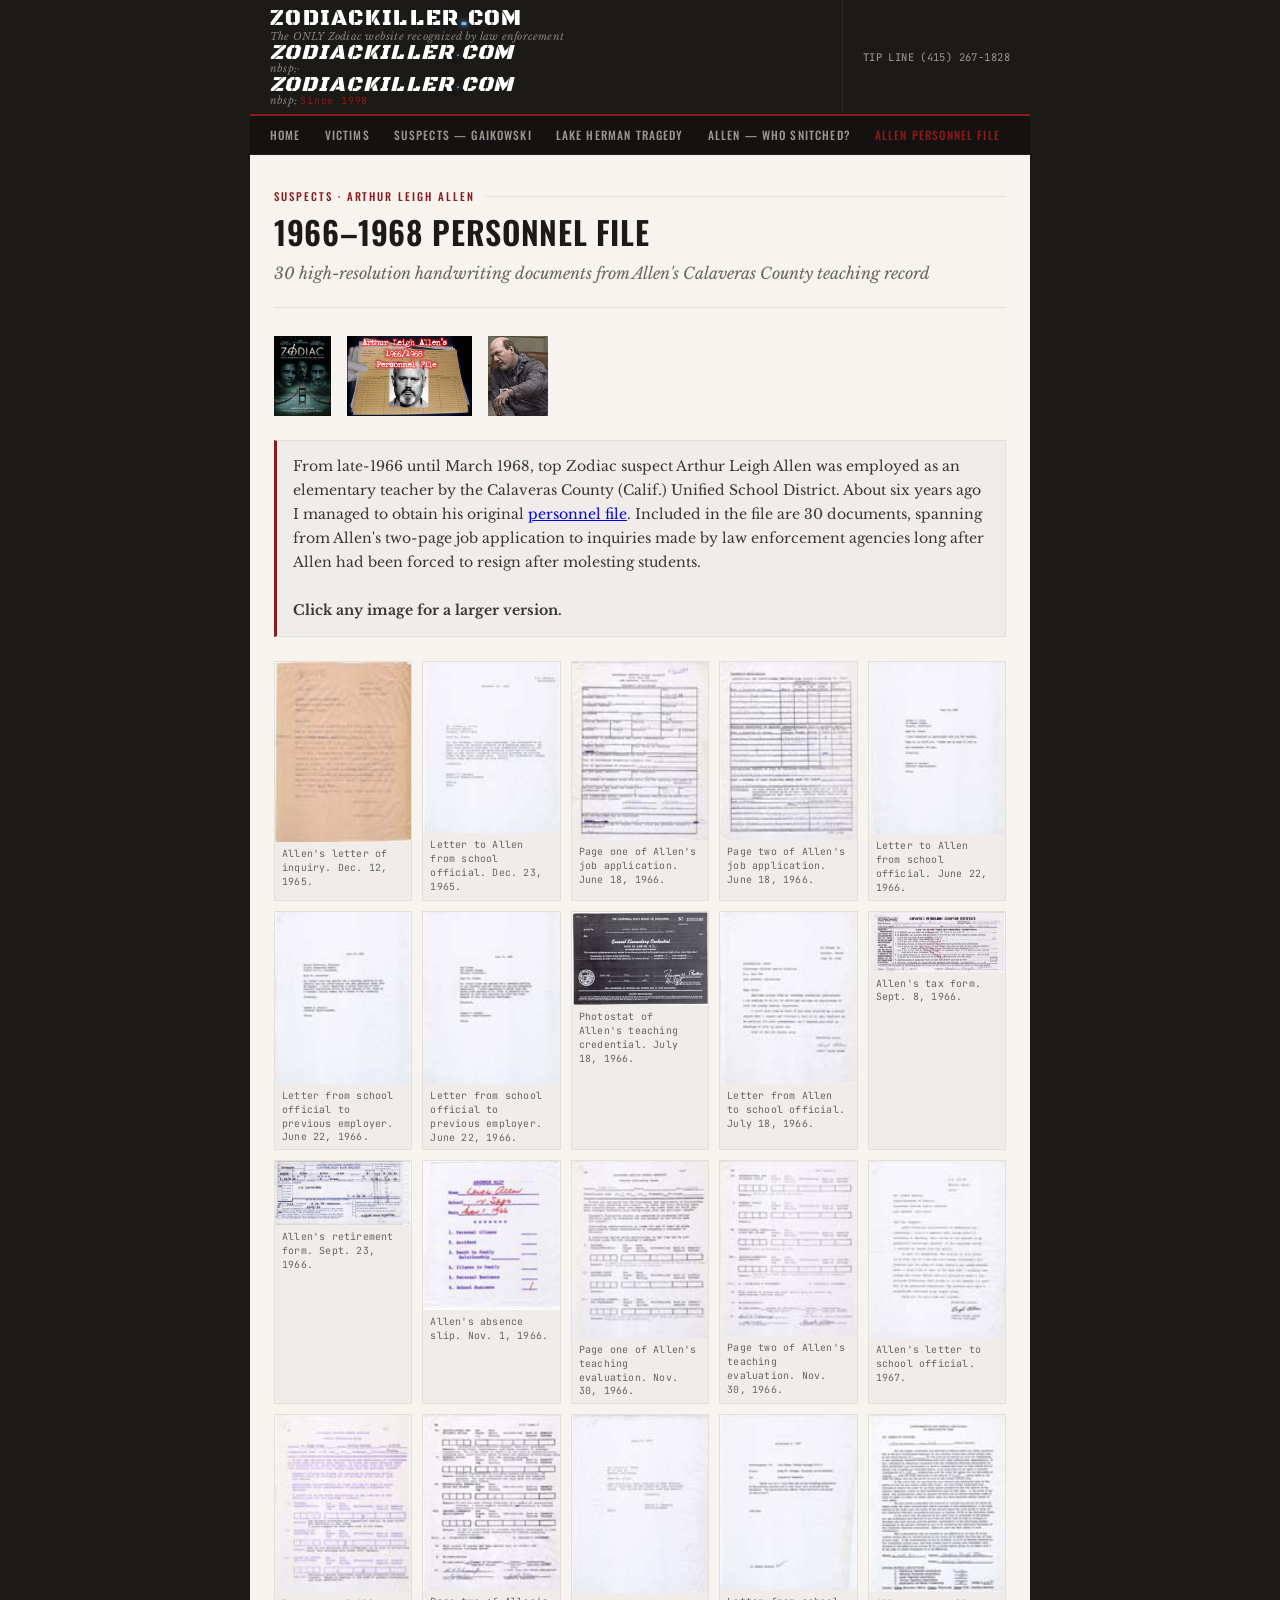
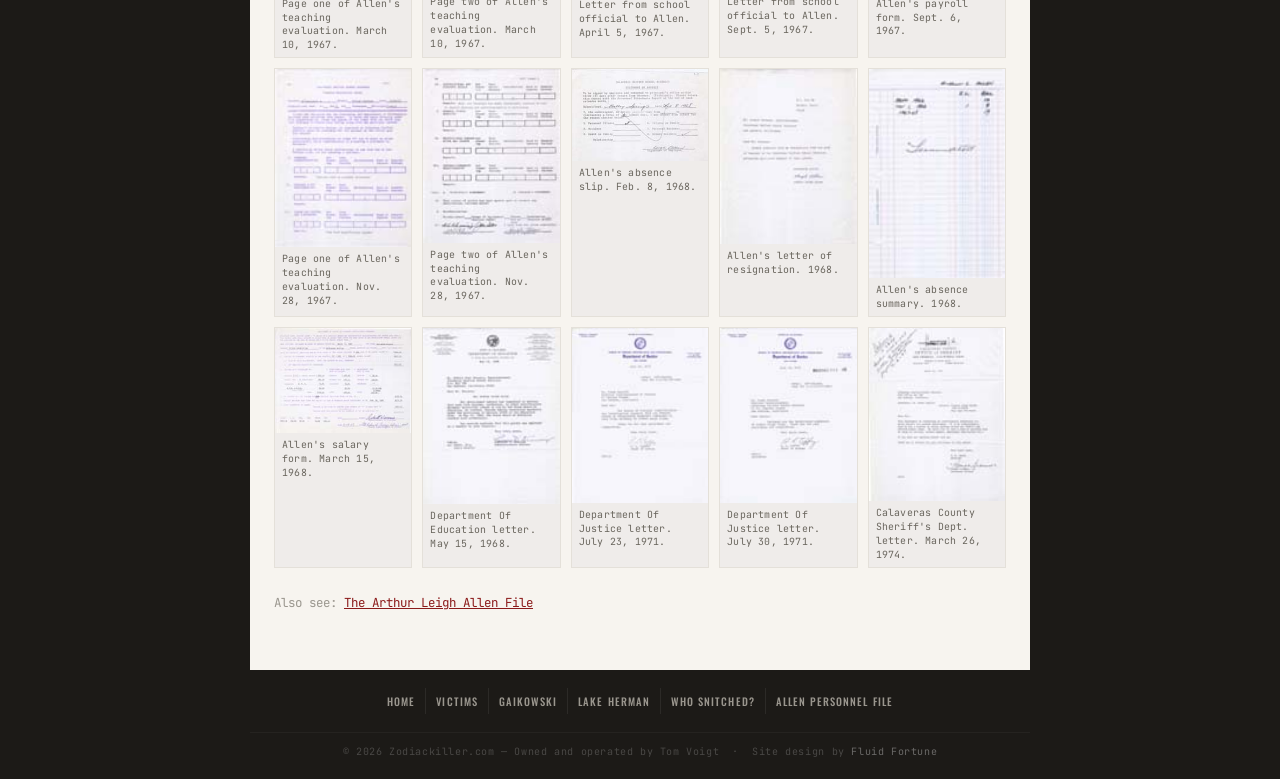
==== commit e6873ffb: "Updated .css file" ====
--- a/allen-pf.html
+++ b/allen-pf.html
@@ -12,7 +12,7 @@
 
   <header class="site-header">
     <div class="header-inner">
-      <a href="index.html" class="site-title">ZODIACKILLER<span class="dot">.</span>COM</a>
+      <div class="site-title-block"><a href="index.html" class="site-title">ZODIACKILLER<span class="dot">.</span>COM</a><div class="site-tagline">The ONLY Zodiac website recognized by law enforcement <a href="index.html" class="site-title">ZODIACKILLER<span class="dot">.</span>COM</a>nbsp;·<a href="index.html" class="site-title">ZODIACKILLER<span class="dot">.</span>COM</a>nbsp; <span>Since 1998</span></div></div>
       <div class="tip-line"><strong>TIP LINE</strong> (415) 267-1828</div>
       <button class="nav-toggle" onclick="document.querySelector('.site-nav').classList.toggle('open')">☰ Menu</button>
     </div>
--- a/zodiac.css
+++ b/zodiac.css
@@ -6,7 +6,7 @@
  * Fonts: Libre Baskerville (body), Oswald (nav/labels), JetBrains Mono (dates/codes)
  */
 
-@import url('https://fonts.googleapis.com/css2?family=Libre+Baskerville:ital,wght@0,400;0,700;1,400&family=Oswald:wght@400;500;600&family=JetBrains+Mono:wght@400;500&display=swap');
+@import url('https://fonts.googleapis.com/css2?family=Libre+Baskerville:ital,wght@0,400;0,700;1,400&family=Oswald:wght@400;500;600&family=Black+Ops+One&family=JetBrains+Mono:wght@400;500&display=swap');
 
 /* ── Reset ── */
 *, *::before, *::after { box-sizing: border-box; margin: 0; padding: 0; }
@@ -71,25 +71,19 @@
 }
 
 .site-title {
-  font-family: var(--display);
-  font-size: 1.25rem;
-  font-weight: 600;
-  letter-spacing: 0.04em;
+  font-family: 'Black Ops One', var(--display);
+  font-size: 1.35rem;
+  font-weight: 400;
+  letter-spacing: 0.06em;
   text-transform: uppercase;
   color: #ffffff;
   text-decoration: none;
-  padding: 12px 20px;
+  padding: 0;
   display: flex;
   align-items: center;
   gap: 0;
   flex-shrink: 0;
   line-height: 1;
-}
-
-/* No spaces — ZODIACKILLER.COM as one tight stamp */
-.site-title .wordmark {
-  display: inline;
-  letter-spacing: 0.02em;
 }
 
 .site-title .dot {
@@ -151,6 +145,33 @@
   align-items: center;
   gap: 6px;
 }
+
+.site-title-block {
+  display: flex;
+  flex-direction: column;
+  justify-content: center;
+  padding: 8px 20px;
+  flex-shrink: 0;
+}
+
+.site-tagline {
+  font-family: var(--serif);
+  font-size: 0.65rem;
+  font-style: italic;
+  color: rgba(255,255,255,0.45);
+  letter-spacing: 0.02em;
+  margin-top: 2px;
+  line-height: 1;
+}
+
+.site-tagline span {
+  color: var(--red);
+  font-style: normal;
+  font-family: var(--mono);
+  letter-spacing: 0.08em;
+  font-size: 0.62rem;
+}
+
 
 /* ════════════════════════════════════════
    NAVIGATION
@@ -570,17 +591,15 @@
 .update-row a:hover { color: var(--red); }
 
 .home-images {
-  display: grid;
-  grid-template-columns: 1fr 1fr;
-  gap: 8px;
+  display: flex;
+  flex-direction: column;
+  gap: 10px;
   margin-bottom: 24px;
 }
 
 .home-images img {
   width: 100%;
-  height: 200px;
-  object-fit: cover;
-  object-position: center;
+  height: auto;
   border: 1px solid var(--paper-3);
 }
 
@@ -744,10 +763,6 @@
     grid-template-columns: 1fr 1fr;
   }
 
-  .home-images {
-    grid-template-columns: 1fr;
-  }
-
   .page-content { padding: 20px 16px 40px; }
 }
 
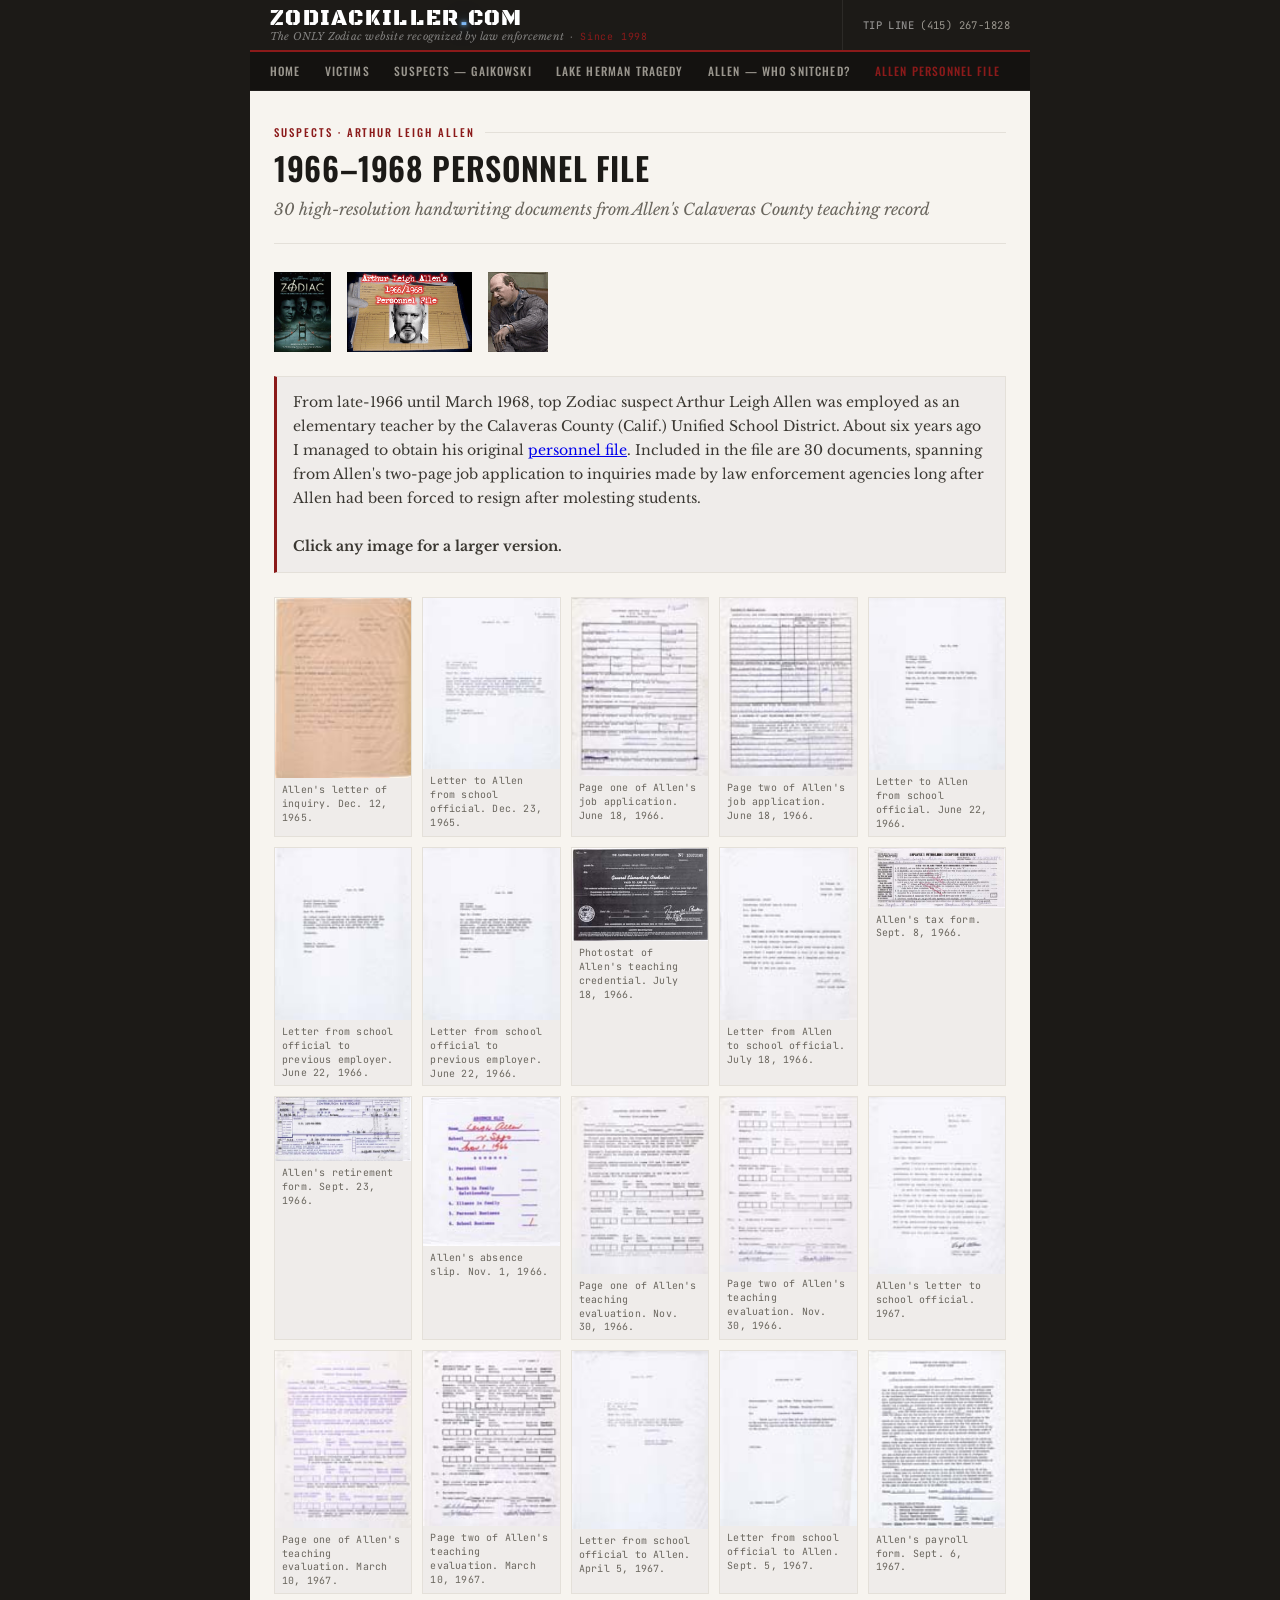
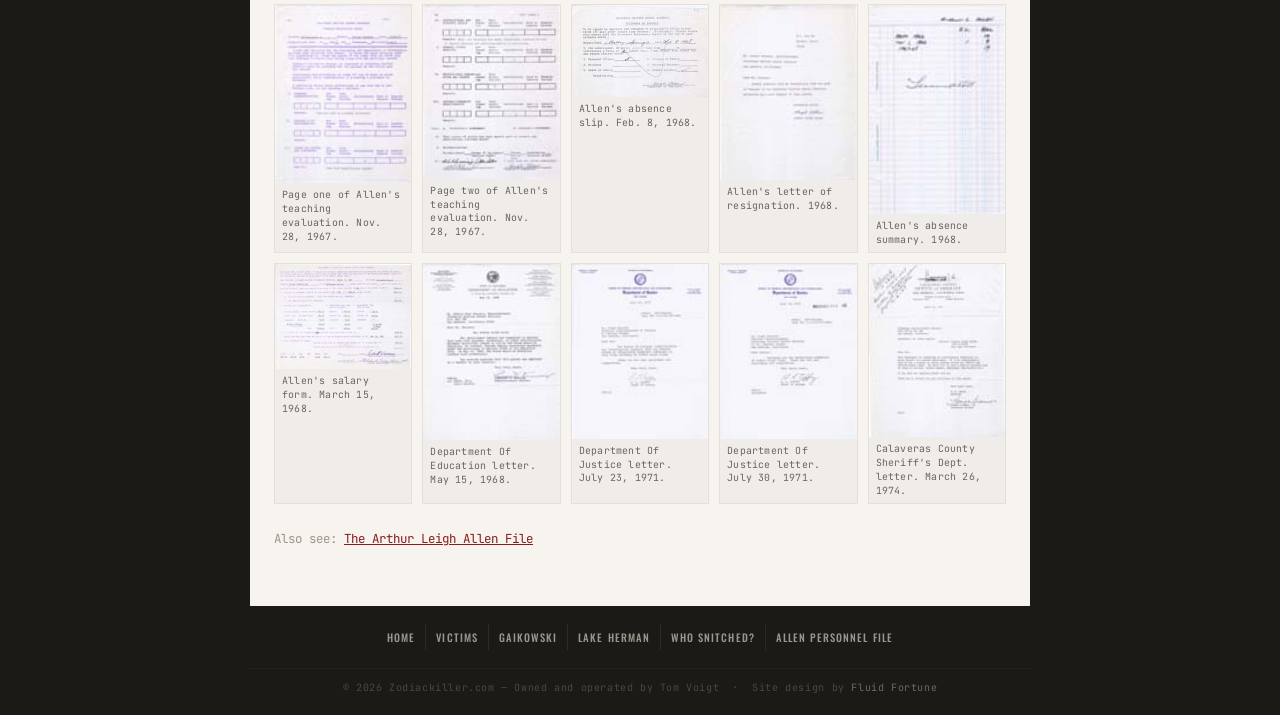
==== commit 4fa3cf44: "Fixes" ====
--- a/allen-pf.html
+++ b/allen-pf.html
@@ -12,9 +12,12 @@
 
   <header class="site-header">
     <div class="header-inner">
-      <div class="site-title-block"><a href="index.html" class="site-title">ZODIACKILLER<span class="dot">.</span>COM</a><div class="site-tagline">The ONLY Zodiac website recognized by law enforcement <a href="index.html" class="site-title">ZODIACKILLER<span class="dot">.</span>COM</a>nbsp;·<a href="index.html" class="site-title">ZODIACKILLER<span class="dot">.</span>COM</a>nbsp; <span>Since 1998</span></div></div>
+      <div class="site-title-block">
+        <a href="index.html" class="site-title">ZODIACKILLER<span class="dot">.</span>COM</a>
+        <div class="site-tagline">The ONLY Zodiac website recognized by law enforcement &nbsp;&middot;&nbsp; <span>Since 1998</span></div>
+      </div>
       <div class="tip-line"><strong>TIP LINE</strong> (415) 267-1828</div>
-      <button class="nav-toggle" onclick="document.querySelector('.site-nav').classList.toggle('open')">☰ Menu</button>
+      <button class="nav-toggle" onclick="document.querySelector('.site-nav').classList.toggle('open')">&#9776; Menu</button>
     </div>
   </header>
 
